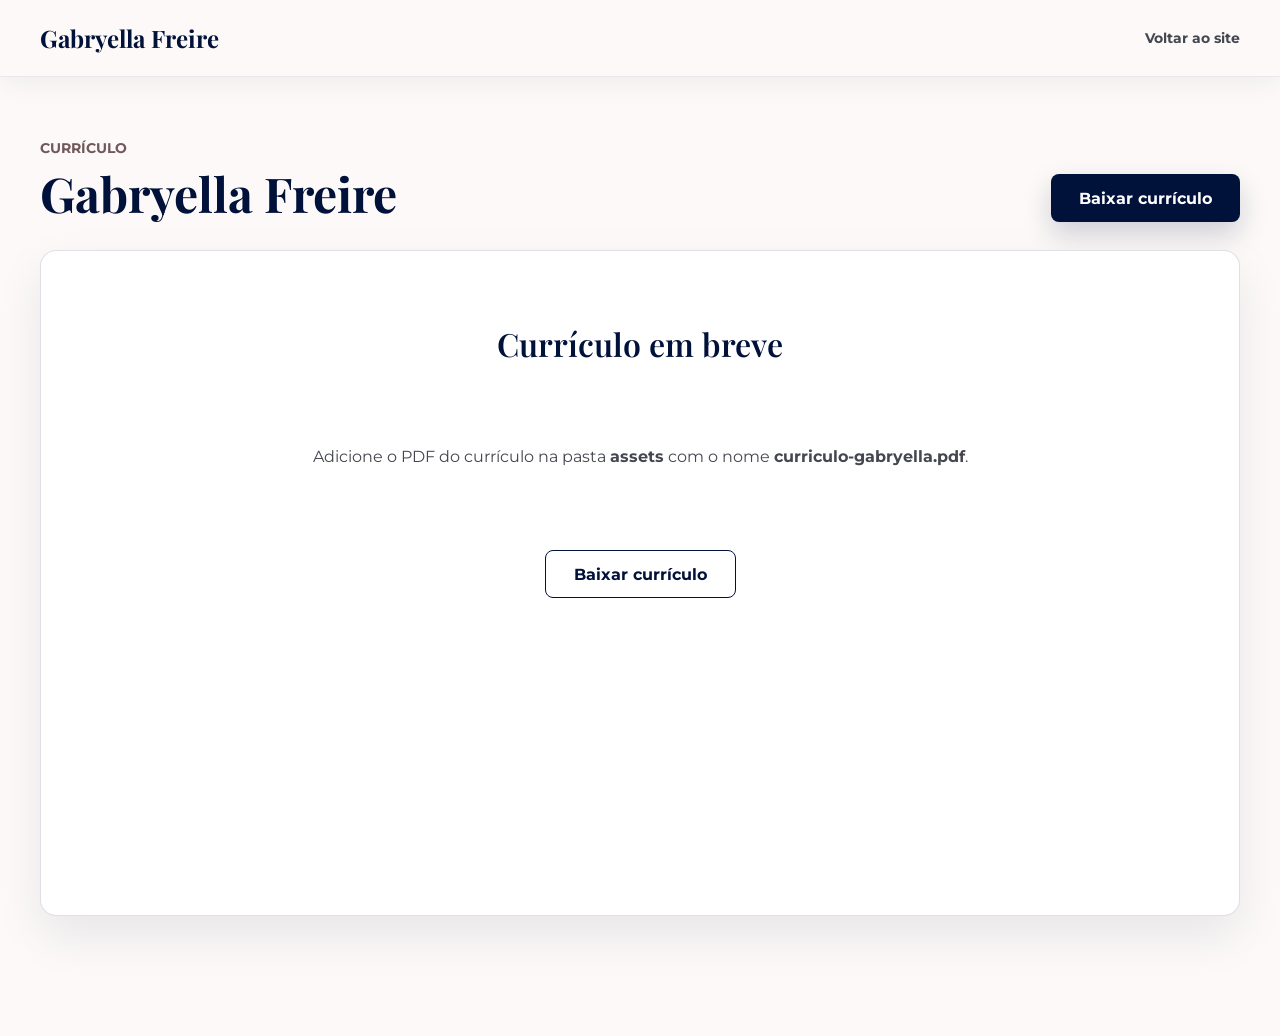
==== curriculo.html @ 9328e7cc "Add files via upload" ====
<!DOCTYPE html>
<html lang="pt-BR">
<head>
  <meta charset="UTF-8">
  <meta name="viewport" content="width=device-width, initial-scale=1.0">
  <meta name="description" content="Currículo de Gabryella Freire em PDF.">
  <title>Currículo | Gabryella Freire</title>

  <link rel="preconnect" href="https://fonts.googleapis.com">
  <link rel="preconnect" href="https://fonts.gstatic.com" crossorigin>
  <link href="https://fonts.googleapis.com/css2?family=Montserrat:wght@400;500;600;700&family=Playfair+Display:wght@600;700&display=swap" rel="stylesheet">
  <link href="https://fonts.googleapis.com/css2?family=Material+Symbols+Outlined:wght,FILL@100..700,0..1&display=swap" rel="stylesheet">
  <link rel="stylesheet" href="style.css">
</head>
<body class="resume-page">
  <a class="skip-link" href="#curriculo">Pular para o currículo</a>

  <header class="site-header" id="topo">
    <nav class="nav container" aria-label="Navegação principal">
      <a class="brand" href="index.html">Gabryella Freire</a>

      <div class="resume-nav">
        <a href="index.html#home">Voltar ao site</a>
      </div>
    </nav>
  </header>

  <main id="curriculo" class="resume-main">
    <section class="section">
      <div class="container resume-shell">
        <div class="resume-header">
          <div>
            <p class="eyebrow">Currículo</p>
            <h1>Gabryella Freire</h1>
          </div>

          <a class="button button-primary" href="assets/curriculo-gabryella.pdf" download>Baixar currículo</a>
        </div>

        <div class="resume-viewer" data-pdf-viewer data-pdf-src="assets/curriculo-gabryella.pdf">
          <div class="resume-fallback">
            <h2>Currículo em breve</h2>
            <p>Adicione o PDF do currículo na pasta <strong>assets</strong> com o nome <strong>curriculo-gabryella.pdf</strong>.</p>
            <a class="button button-secondary" href="assets/curriculo-gabryella.pdf" download>Baixar currículo</a>
          </div>
        </div>
      </div>
    </section>
  </main>

  <script src="script.js"></script>
</body>
</html>
---- style.css ----
:root {
  --surface: #fcf9f8;
  --surface-low: #f6f3f2;
  --surface-high: #e5e2e1;
  --white: #ffffff;
  --ink: #1c1b1b;
  --muted: #444650;
  --line: #c5c6d2;
  --primary: #00113a;
  --primary-bright: #002366;
  --primary-soft: #dbe1ff;
  --primary-soft-strong: #b3c5ff;
  --pink: #f8d8db;
  --pink-strong: #70585b;
  --decor-accent: #2790b0;
  --shadow: 0 20px 50px rgba(0, 17, 58, 0.08);
  --shadow-hover: 0 26px 60px rgba(0, 17, 58, 0.14);
  --radius: 8px;
  --radius-lg: 16px;
  --container: 1200px;
  --section-gap: 120px;
}

* {
  box-sizing: border-box;
}

html {
  scroll-behavior: smooth;
}

body {
  margin: 0;
  background: var(--surface);
  color: var(--ink);
  font-family: "Montserrat", Arial, sans-serif;
  font-size: 16px;
  line-height: 1.6;
}

body.menu-open {
  overflow: hidden;
}

img {
  display: block;
  max-width: 100%;
}

a {
  color: inherit;
  text-decoration: none;
}

button {
  font: inherit;
}

h1,
h2,
h3 {
  margin: 0;
  color: var(--primary);
  font-family: "Playfair Display", Georgia, serif;
  letter-spacing: 0;
  line-height: 1.2;
}

h1 {
  font-size: 4rem;
  font-weight: 700;
}

h2 {
  font-size: 2rem;
  font-weight: 600;
}

h3 {
  font-size: 1.5rem;
  font-weight: 600;
}

p {
  margin: 0;
}

ul {
  margin: 0;
  padding: 0;
  list-style: none;
}

.material-symbols-outlined {
  font-variation-settings: "FILL" 0, "wght" 300, "GRAD" 0, "opsz" 24;
  vertical-align: middle;
}

.skip-link {
  position: fixed;
  top: 12px;
  left: 12px;
  z-index: 100;
  padding: 10px 14px;
  border-radius: var(--radius);
  background: var(--primary);
  color: var(--white);
  transform: translateY(-150%);
  transition: transform 180ms ease;
}

.skip-link:focus {
  transform: translateY(0);
}

.container {
  width: min(100% - 48px, var(--container));
  margin-inline: auto;
}

.section {
  padding: var(--section-gap) 0;
  scroll-margin-top: 92px;
}

.site-header {
  position: fixed;
  inset: 0 0 auto;
  z-index: 50;
  border-bottom: 1px solid rgba(197, 198, 210, 0.35);
  background: rgba(252, 249, 248, 0.88);
  box-shadow: 0 8px 24px rgba(0, 17, 58, 0.05);
  backdrop-filter: blur(16px);
}

.nav {
  display: flex;
  min-height: 76px;
  align-items: center;
  justify-content: space-between;
  gap: 24px;
}

.brand {
  color: var(--primary);
  font-family: "Playfair Display", Georgia, serif;
  font-size: 1.5rem;
  font-weight: 700;
  line-height: 1.2;
}

.nav-list {
  display: flex;
  align-items: center;
  gap: 30px;
}

.nav-list a,
.footer-links a {
  color: var(--muted);
  font-size: 0.9rem;
  font-weight: 700;
  transition: color 180ms ease;
}

.nav-list a:hover,
.nav-list a:focus-visible,
.footer-links a:hover,
.footer-links a:focus-visible {
  color: var(--primary);
}

.menu-toggle {
  display: none;
  width: 44px;
  height: 44px;
  place-items: center;
  border: 1px solid rgba(0, 17, 58, 0.28);
  border-radius: var(--radius);
  background: var(--primary-soft);
  color: var(--primary);
  cursor: pointer;
}

.menu-toggle .material-symbols-outlined {
  font-size: 1.75rem;
  line-height: 1;
}

.hero {
  position: relative;
  display: flex;
  min-height: 92vh;
  align-items: center;
  overflow: hidden;
  padding-top: 136px;
}

.hero-grid {
  display: grid;
  grid-template-columns: minmax(0, 1fr) minmax(320px, 0.78fr);
  gap: 72px;
  align-items: center;
}

.hero-content {
  max-width: 660px;
}

.eyebrow,
.section-kicker {
  color: var(--pink-strong);
  font-size: 0.88rem;
  font-weight: 700;
  line-height: 1.2;
  text-transform: uppercase;
}

.section-kicker {
  display: flex;
  align-items: center;
  gap: 16px;
  margin-bottom: 16px;
}

.section-kicker::before {
  content: "";
  width: 48px;
  height: 1px;
  background: var(--primary);
}

.hero h1 {
  margin-top: 8px;
}

.hero h2 {
  max-width: 620px;
  margin-top: 8px;
  color: var(--muted);
}

.hero-quote {
  max-width: 560px;
  margin-top: 28px;
  padding: 10px 0 10px 24px;
  border-left: 4px solid var(--primary-soft-strong);
  color: var(--muted);
  font-size: 1.08rem;
  font-style: italic;
}

.hero-actions {
  display: flex;
  flex-wrap: wrap;
  gap: 16px;
  margin-top: 34px;
}

.button {
  display: inline-flex;
  min-height: 48px;
  align-items: center;
  justify-content: center;
  border-radius: var(--radius);
  padding: 13px 28px;
  font-weight: 700;
  line-height: 1.2;
  transition: background 180ms ease, box-shadow 180ms ease, color 180ms ease, transform 180ms ease;
}

.button:hover,
.button:focus-visible {
  transform: translateY(-2px);
}

.button-primary {
  background: var(--primary);
  color: var(--white);
  box-shadow: 0 12px 28px rgba(0, 17, 58, 0.18);
}

.button-primary:hover,
.button-primary:focus-visible {
  background: var(--primary-bright);
  box-shadow: 0 16px 36px rgba(0, 17, 58, 0.24);
}

.button-secondary {
  border: 1px solid var(--primary);
  color: var(--primary);
}

.button-secondary:hover,
.button-secondary:focus-visible {
  background: rgba(248, 216, 219, 0.35);
}

.portrait-wrap {
  justify-self: end;
}

.portrait-frame {
  position: relative;
  width: min(384px, 78vw);
  aspect-ratio: 0.76;
  border-radius: var(--radius-lg);
}

.portrait-frame::before,
.portrait-frame::after {
  content: "";
  position: absolute;
  inset: -16px;
  border-radius: var(--radius-lg);
  pointer-events: none;
  transition: transform 300ms ease;
}

.portrait-frame::before {
  border: 1px solid var(--pink);
  transform: rotate(3deg);
}

.portrait-frame::after {
  border: 1px solid rgba(0, 35, 102, 0.18);
  transform: rotate(-3deg);
}

.portrait-frame:hover::before {
  transform: rotate(6deg);
}

.portrait-frame:hover::after {
  transform: rotate(-1deg);
}

.portrait-frame img {
  position: relative;
  z-index: 1;
  width: 100%;
  height: 100%;
  border-radius: var(--radius);
  box-shadow: 0 28px 70px rgba(0, 17, 58, 0.2);
  filter: grayscale(20%);
  object-fit: cover;
  transition: filter 300ms ease;
}

.portrait-frame:hover img {
  filter: grayscale(0);
}

.decor {
  position: absolute;
  z-index: 0;
  color: var(--decor-accent);
  font-size: 7.5rem;
  opacity: 0.13;
  pointer-events: none;
  user-select: none;
}

.decor-leaf {
  top: 116px;
  left: 5vw;
}

.decor-paw {
  right: 5vw;
  bottom: 76px;
}

.about {
  position: relative;
  overflow: hidden;
  background: var(--surface-low);
}

.about .container,
.highlights .container {
  position: relative;
  z-index: 1;
}

.decor-about-paw {
  right: 7vw;
  bottom: 42px;
  font-size: 5.8rem;
  opacity: 0.095;
}

.highlights {
  position: relative;
  overflow: hidden;
}

.decor-highlights-leaf {
  top: 72px;
  left: 4vw;
  font-size: 5.4rem;
  opacity: 0.085;
}

.decor-highlights-paw {
  right: 4vw;
  bottom: 92px;
  font-size: 6rem;
  opacity: 0.075;
}

.split {
  display: grid;
  grid-template-columns: 0.45fr 1fr;
  gap: 80px;
  align-items: start;
}

.about-copy {
  color: var(--muted);
  font-size: 1.08rem;
}

.about-copy p + p {
  margin-top: 22px;
}

.about-copy strong {
  color: var(--primary);
}

.pillars {
  display: grid;
  grid-template-columns: repeat(4, minmax(0, 1fr));
  gap: 22px;
  margin-top: 40px;
  padding-top: 32px;
  border-top: 1px solid rgba(197, 198, 210, 0.6);
}

.pillars li {
  display: grid;
  justify-items: center;
  gap: 8px;
  color: var(--muted);
  font-size: 0.8rem;
  font-weight: 600;
  text-align: center;
}

.pillars .material-symbols-outlined {
  color: var(--primary);
  font-size: 2rem;
}

.center-heading {
  max-width: 760px;
  margin: 0 auto 56px;
  text-align: center;
}

.center-heading p {
  margin-top: 16px;
  color: var(--muted);
}

.bento-grid {
  display: grid;
  grid-template-columns: repeat(12, minmax(0, 1fr));
  gap: 24px;
}

.card {
  position: relative;
  min-height: 100%;
  overflow: hidden;
  border: 1px solid rgba(197, 198, 210, 0.4);
  border-radius: var(--radius);
  background: var(--white);
  box-shadow: 0 10px 28px rgba(0, 17, 58, 0.04);
  padding: 32px;
  transition: box-shadow 220ms ease, transform 220ms ease;
}

.card:hover {
  box-shadow: var(--shadow-hover);
  transform: translateY(-4px);
}

.card-wide {
  grid-column: span 7;
}

.card-primary {
  grid-column: span 5;
  border-color: var(--primary);
  background: var(--primary);
  color: var(--primary-soft);
}

.card-pink {
  grid-column: span 5;
  border-color: rgba(112, 88, 91, 0.14);
  background: var(--pink);
  color: var(--pink-strong);
}

.card-title {
  position: relative;
  z-index: 1;
  display: flex;
  align-items: center;
  gap: 12px;
  margin-bottom: 26px;
}

.card-title .material-symbols-outlined {
  color: var(--primary);
}

.card-primary .card-title .material-symbols-outlined,
.card-primary h3 {
  color: var(--white);
}

.card-pink h3,
.card-pink .card-title .material-symbols-outlined {
  color: var(--pink-strong);
}

.card-watermark {
  position: absolute;
  right: 20px;
  bottom: 8px;
  color: rgba(0, 17, 58, 0.045);
  font-size: 6rem;
}

.card:nth-child(4) .card-watermark {
  top: -34px;
  right: -18px;
  bottom: auto;
  font-size: 12rem;
  transform: rotate(12deg);
}

.timeline-list,
.experience-list {
  position: relative;
  z-index: 1;
  display: grid;
  gap: 22px;
}

.timeline-item {
  display: flex;
  align-items: flex-start;
  justify-content: space-between;
  gap: 18px;
}

.timeline-item h4,
.experience-list h4 {
  margin: 0;
  color: var(--ink);
  font-size: 1rem;
}

.timeline-item p,
.experience-list p {
  margin-top: 4px;
  color: var(--muted);
  font-size: 0.86rem;
}

.status {
  flex: 0 0 auto;
  border-radius: 999px;
  background: var(--primary-soft);
  color: var(--primary);
  padding: 6px 12px;
  font-size: 0.75rem;
  font-weight: 700;
}

.check-list {
  display: grid;
  gap: 16px;
}

.check-list li {
  display: flex;
  align-items: center;
  gap: 12px;
}

.check-list li::before {
  content: "check_circle";
  color: var(--primary-soft);
  font-family: "Material Symbols Outlined";
  font-size: 1.15rem;
  line-height: 1;
}

.experience-list > div {
  border-radius: var(--radius);
  background: rgba(255, 255, 255, 0.42);
  padding: 16px;
}

.experience-list h4,
.experience-list p {
  color: var(--pink-strong);
}

.course-list {
  position: relative;
  z-index: 1;
  display: grid;
  grid-template-columns: repeat(2, minmax(0, 1fr));
  column-gap: 32px;
  row-gap: 10px;
}

.course-list li {
  display: flex;
  align-items: center;
  gap: 10px;
  border-bottom: 1px solid rgba(197, 198, 210, 0.35);
  padding: 4px 0 8px;
}

.course-list li::before {
  content: "";
  width: 7px;
  height: 7px;
  flex: 0 0 auto;
  border-radius: 50%;
  background: var(--pink-strong);
}

.contact {
  background: rgba(229, 226, 225, 0.3);
}

.contact-panel {
  display: grid;
  grid-template-columns: 1fr 1fr;
  overflow: hidden;
  border-radius: var(--radius-lg);
  background: var(--white);
  box-shadow: var(--shadow);
}

.contact-info {
  display: flex;
  min-height: 560px;
  flex-direction: column;
  justify-content: space-between;
  background: var(--primary);
  color: var(--white);
  padding: 48px;
}

.contact-info h2 {
  color: var(--white);
}

.contact-info > div > p {
  max-width: 500px;
  margin-top: 20px;
  color: var(--primary-soft-strong);
  font-size: 1.05rem;
}

.contact-list {
  display: grid;
  gap: 26px;
  margin-top: 46px;
  font-style: normal;
}

.contact-list a {
  display: flex;
  align-items: center;
  gap: 18px;
}

.contact-list a > .material-symbols-outlined {
  display: grid;
  width: 48px;
  height: 48px;
  flex: 0 0 auto;
  place-items: center;
  border-radius: 50%;
  background: rgba(255, 255, 255, 0.11);
  transition: background 180ms ease;
}

.contact-list a:hover > .material-symbols-outlined,
.contact-list a:focus-visible > .material-symbols-outlined {
  background: rgba(255, 255, 255, 0.2);
}

.contact-list small {
  display: block;
  color: var(--primary-soft-strong);
  font-size: 0.75rem;
  font-weight: 600;
}

.contact-list span:last-child {
  font-weight: 700;
  overflow-wrap: anywhere;
}

.location {
  display: flex;
  align-items: center;
  gap: 8px;
  color: var(--primary-soft-strong);
  font-size: 0.86rem;
}

.contact-cta {
  position: relative;
  display: grid;
  min-height: 560px;
  place-items: center;
  padding: 48px;
}

.contact-pattern {
  position: absolute;
  inset: 0;
  display: grid;
  grid-template-columns: repeat(3, 1fr);
  align-items: center;
  justify-items: center;
  padding: 48px;
  color: var(--decor-accent);
  opacity: 0.055;
  pointer-events: none;
}

.contact-pattern .material-symbols-outlined {
  font-size: 4rem;
}

.contact-cta-content {
  position: relative;
  z-index: 1;
  max-width: 420px;
  text-align: center;
}

.contact-icon {
  display: grid;
  width: 96px;
  height: 96px;
  place-items: center;
  border-radius: 50%;
  margin: 0 auto 28px;
  background: var(--pink);
  box-shadow: inset 0 0 18px rgba(112, 88, 91, 0.08);
  color: var(--pink-strong);
  font-size: 3rem;
}

.contact-cta-content p {
  margin: 16px 0 30px;
  color: var(--muted);
}

.site-footer {
  border-top: 1px solid rgba(197, 198, 210, 0.45);
  background: var(--surface-low);
  padding: 40px 0;
}

.footer-content {
  display: flex;
  align-items: center;
  justify-content: space-between;
  gap: 24px;
}

.footer-content p {
  color: var(--muted);
  text-align: center;
}

.footer-links {
  display: flex;
  gap: 20px;
}

.toast {
  position: fixed;
  right: 24px;
  bottom: 24px;
  z-index: 80;
  max-width: calc(100vw - 48px);
  border: 1px solid rgba(197, 198, 210, 0.45);
  border-radius: var(--radius);
  background: var(--primary);
  box-shadow: var(--shadow);
  color: var(--white);
  font-weight: 700;
  opacity: 0;
  padding: 12px 16px;
  pointer-events: none;
  transform: translateY(10px);
  transition: opacity 180ms ease, transform 180ms ease;
}

.toast.is-visible {
  opacity: 1;
  transform: translateY(0);
}

.resume-nav a {
  color: var(--muted);
  font-size: 0.9rem;
  font-weight: 700;
  transition: color 180ms ease;
}

.resume-nav a:hover,
.resume-nav a:focus-visible {
  color: var(--primary);
}

.resume-main {
  padding-top: 76px;
}

.resume-page .section {
  padding-top: 64px;
}

.resume-shell {
  display: grid;
  gap: 28px;
}

.resume-header {
  display: flex;
  align-items: flex-end;
  justify-content: space-between;
  gap: 24px;
}

.resume-header h1 {
  margin-top: 8px;
  font-size: 3rem;
}

.resume-viewer {
  width: 100%;
  min-height: 74vh;
  border: 1px solid rgba(197, 198, 210, 0.55);
  border-radius: var(--radius-lg);
  background: var(--white);
  box-shadow: var(--shadow);
}

.resume-pdf {
  display: block;
  width: 100%;
  min-height: 74vh;
  border: 0;
  border-radius: var(--radius-lg);
}

.resume-fallback {
  display: grid;
  min-height: 420px;
  place-items: center;
  gap: 14px;
  padding: 40px;
  text-align: center;
}

.resume-fallback .material-symbols-outlined {
  color: var(--primary);
  font-size: 3rem;
}

.resume-fallback p {
  color: var(--muted);
}

.curriculo-view {
  min-height: 100vh;
  padding: 64px 0;
  background: var(--surface);
}

body.is-curriculo-open .site-header,
body.is-curriculo-open main,
body.is-curriculo-open .site-footer {
  display: none;
}

body.is-curriculo-open .curriculo-view {
  display: block;
}

.curriculo-view-shell {
  display: grid;
  gap: 28px;
}

.curriculo-view-header {
  display: flex;
  align-items: center;
  justify-content: space-between;
  gap: 24px;
}

.curriculo-view-header h1 {
  font-size: 3rem;
}

.curriculo-preview {
  overflow: hidden;
  border: 1px solid rgba(197, 198, 210, 0.55);
  border-radius: var(--radius-lg);
  background: var(--white);
  box-shadow: var(--shadow);
}

.curriculo-preview img {
  width: 100%;
  height: auto;
}

.curriculo-preview img[hidden],
.curriculo-placeholder[hidden] {
  display: none;
}

.curriculo-placeholder {
  display: grid;
  min-height: 520px;
  place-items: center;
  gap: 14px;
  padding: 40px;
  text-align: center;
}

.curriculo-placeholder p {
  color: var(--muted);
}

@media (max-width: 980px) {
  :root {
    --section-gap: 82px;
  }

  body.menu-open::before {
    content: "";
    position: fixed;
    inset: 0;
    z-index: 45;
    background: rgba(0, 17, 58, 0.36);
    backdrop-filter: blur(10px);
  }

  .menu-toggle {
    display: grid;
    position: relative;
    z-index: 63;
  }

  .nav-list {
    position: fixed;
    inset: 0 0 0 auto;
    display: grid;
    width: min(82vw, 360px);
    min-height: 100vh;
    align-content: start;
    gap: 8px;
    z-index: 62;
    border-left: 1px solid rgba(255, 255, 255, 0.18);
    background: rgba(0, 17, 58, 0.9);
    box-shadow: -24px 0 70px rgba(0, 17, 58, 0.28);
    opacity: 0;
    pointer-events: none;
    padding: 104px 24px 32px;
    transform: translateX(100%);
    transition: opacity 220ms ease, transform 220ms ease;
  }

  .nav-list.is-open {
    opacity: 1;
    pointer-events: auto;
    transform: translateX(0);
  }

  .nav-list a {
    display: flex;
    min-height: 52px;
    align-items: center;
    border-bottom: 1px solid rgba(255, 255, 255, 0.12);
    color: var(--white);
    padding: 12px 2px;
  }

  .nav-list a:hover,
  .nav-list a:focus-visible {
    color: var(--primary-soft-strong);
  }

  .hero {
    min-height: auto;
    padding-top: 112px;
  }

  .hero-grid,
  .split,
  .contact-panel {
    grid-template-columns: 1fr;
  }

  .hero-grid {
    gap: 48px;
  }

  .hero-content {
    order: 2;
  }

  .portrait-wrap {
    order: 1;
    justify-self: center;
  }

  .split {
    gap: 36px;
  }

  .card-wide,
  .card-primary,
  .card-pink {
    grid-column: span 12;
  }

  .contact-info,
  .contact-cta {
    min-height: auto;
  }

  .footer-content {
    flex-direction: column;
  }

  .resume-header {
    align-items: flex-start;
    flex-direction: column;
  }

  .curriculo-view-header {
    align-items: flex-start;
    flex-direction: column;
  }
}

@media (max-width: 640px) {
  :root {
    --section-gap: 64px;
  }

  .container {
    width: min(100% - 32px, var(--container));
  }

  h1 {
    font-size: 2.35rem;
  }

  h2 {
    font-size: 1.65rem;
  }

  .brand {
    font-size: 1.28rem;
  }

  .hero-actions,
  .button {
    width: 100%;
  }

  .portrait-frame {
    width: min(312px, 82vw);
  }

  .decor {
    font-size: 5rem;
  }

  .pillars {
    grid-template-columns: repeat(2, minmax(0, 1fr));
  }

  .bento-grid {
    grid-template-columns: 1fr;
  }

  .card,
  .contact-info,
  .contact-cta {
    padding: 24px;
  }

  .card-wide,
  .card-primary,
  .card-pink {
    grid-column: auto;
  }

  .timeline-item {
    display: grid;
  }

  .status {
    width: fit-content;
  }

  .course-list {
    grid-template-columns: 1fr;
  }

  .contact-list a {
    align-items: flex-start;
  }

  .footer-links {
    flex-wrap: wrap;
    justify-content: center;
  }

  .toast {
    right: 16px;
    bottom: 16px;
    max-width: calc(100vw - 32px);
  }

  .resume-header h1 {
    font-size: 2.35rem;
  }

  .resume-viewer {
    min-height: 68vh;
  }

  .resume-pdf {
    min-height: 68vh;
  }

  .curriculo-view {
    padding: 32px 0;
  }

  .curriculo-view-header h1 {
    font-size: 2.35rem;
  }

  .curriculo-placeholder {
    min-height: 420px;
    padding: 24px;
  }
}
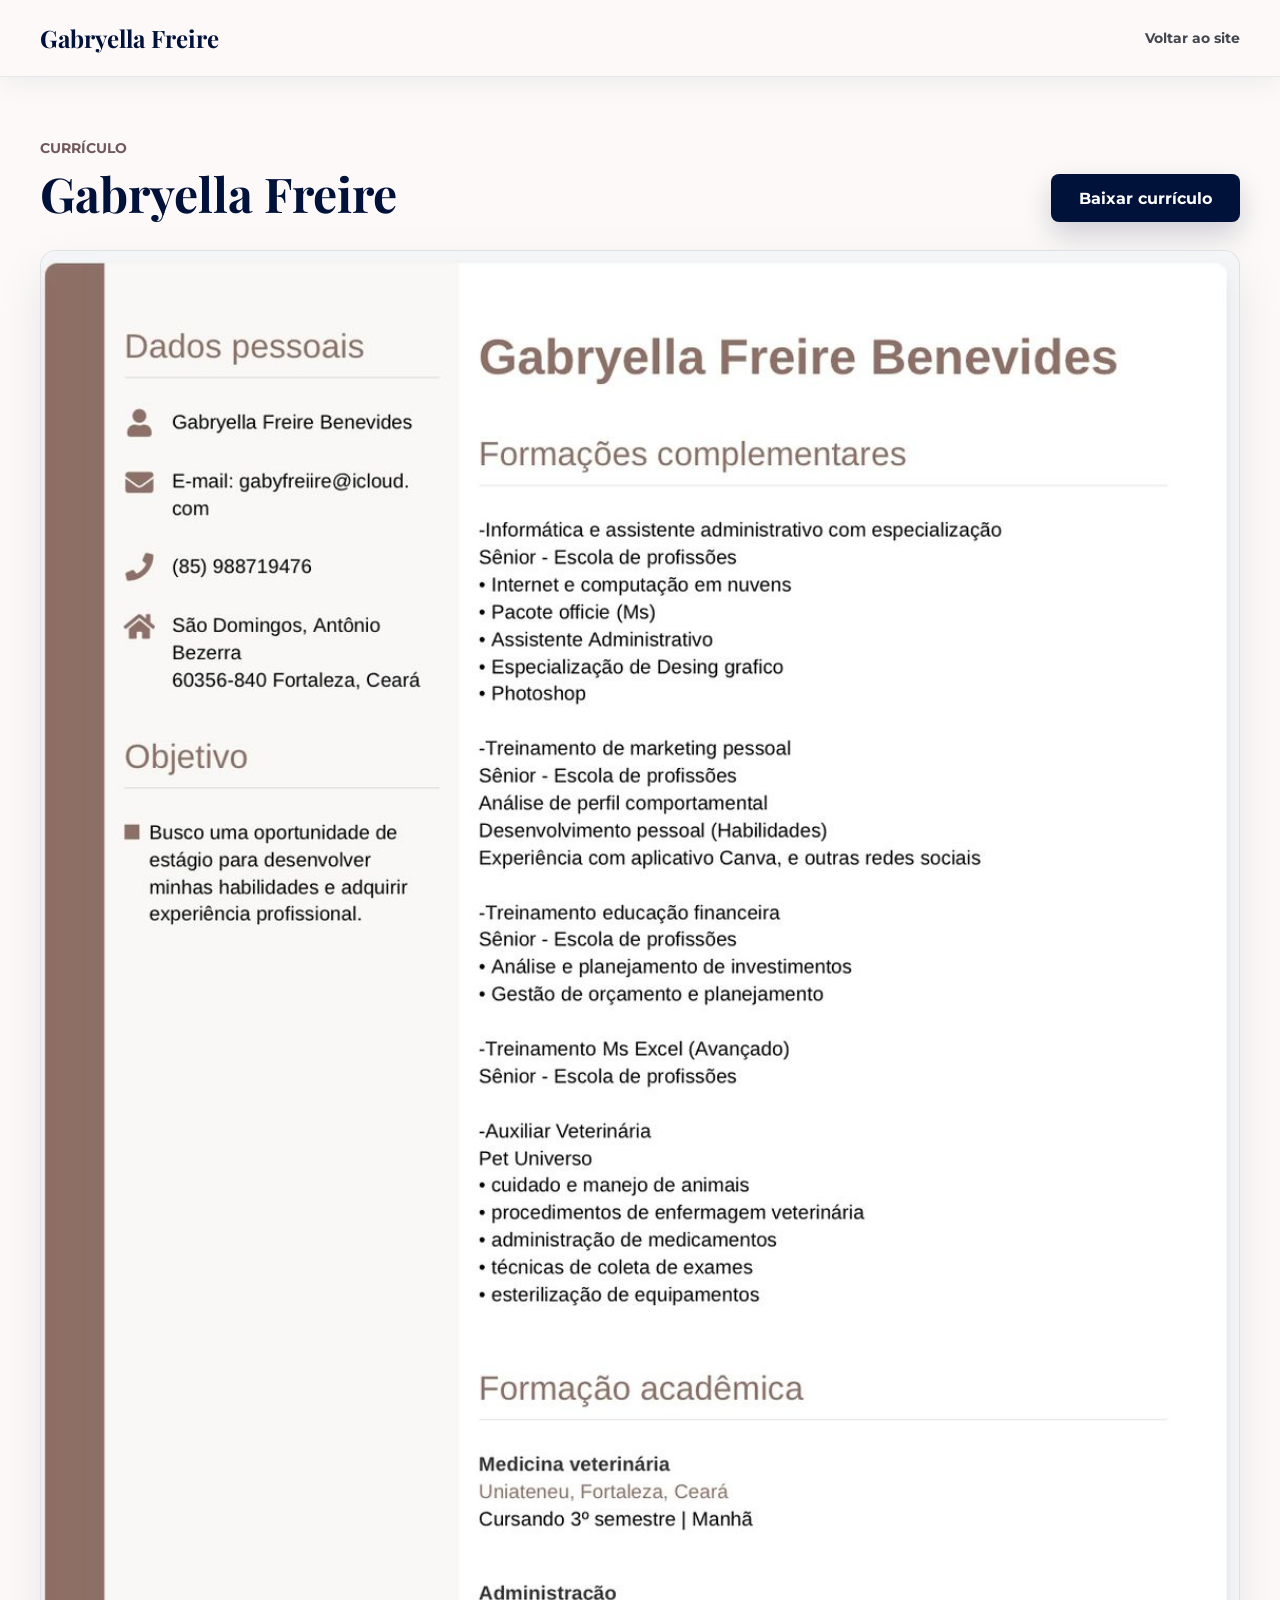
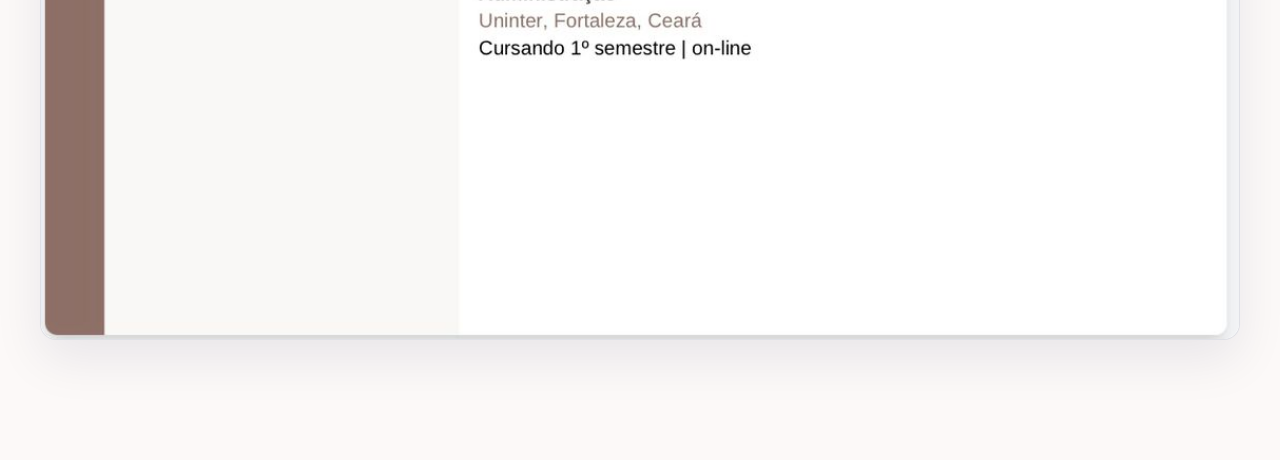
==== commit 0388e703: "fix: usar imagem existente do curriculo" ====
--- a/curriculo.html
+++ b/curriculo.html
@@ -5,6 +5,7 @@
   <meta name="viewport" content="width=device-width, initial-scale=1.0">
   <meta name="description" content="Currículo de Gabryella Freire em PDF.">
   <title>Currículo | Gabryella Freire</title>
+  <link rel="icon" href="favicon.png" type="image/png">
 
   <link rel="preconnect" href="https://fonts.googleapis.com">
   <link rel="preconnect" href="https://fonts.gstatic.com" crossorigin>
@@ -34,15 +35,11 @@
             <h1>Gabryella Freire</h1>
           </div>
 
-          <a class="button button-primary" href="assets/curriculo-gabryella.pdf" download>Baixar currículo</a>
+          <a class="button button-primary" href="assets/curriculo-gabryella.png" download>Baixar currículo</a>
         </div>
 
-        <div class="resume-viewer" data-pdf-viewer data-pdf-src="assets/curriculo-gabryella.pdf">
-          <div class="resume-fallback">
-            <h2>Currículo em breve</h2>
-            <p>Adicione o PDF do currículo na pasta <strong>assets</strong> com o nome <strong>curriculo-gabryella.pdf</strong>.</p>
-            <a class="button button-secondary" href="assets/curriculo-gabryella.pdf" download>Baixar currículo</a>
-          </div>
+        <div class="resume-viewer">
+          <img class="resume-pdf" src="assets/curriculo-gabryella.png" alt="Currículo de Gabryella Freire">
         </div>
       </div>
     </section>
--- a/style.css
+++ b/style.css
@@ -13,6 +13,12 @@
   --pink: #f8d8db;
   --pink-strong: #70585b;
   --decor-accent: #2790b0;
+  --decor-blue: #1584a8;
+  --decor-blue-soft: #9fd6e5;
+  --decor-pink: #df6f97;
+  --decor-flower-mask: url("data:image/svg+xml,%3Csvg xmlns='http://www.w3.org/2000/svg' viewBox='0 0 140 140'%3E%3Cpath fill='%23000' d='M70 65C55 18 21 22 29 60C-7 58-3 103 36 98C39 134 82 136 89 100C126 111 146 70 108 59C118 23 84 19 70 65Z'/%3E%3Ccircle fill='%23000' cx='70' cy='72' r='13'/%3E%3C/svg%3E");
+  --decor-paw-mask: url("data:image/svg+xml,%3Csvg xmlns='http://www.w3.org/2000/svg' viewBox='0 0 120 120'%3E%3Cellipse fill='%23000' cx='35' cy='35' rx='12' ry='17' transform='rotate(-18 35 35)'/%3E%3Cellipse fill='%23000' cx='58' cy='26' rx='12' ry='18'/%3E%3Cellipse fill='%23000' cx='82' cy='35' rx='12' ry='17' transform='rotate(18 82 35)'/%3E%3Cellipse fill='%23000' cx='96' cy='59' rx='11' ry='15' transform='rotate(28 96 59)'/%3E%3Cpath fill='%23000' d='M31 78C33 58 48 49 61 54C74 49 91 59 92 79C93 96 78 101 64 95C51 102 29 98 31 78Z'/%3E%3C/svg%3E");
+  --decor-leaf-mask: url("data:image/svg+xml,%3Csvg xmlns='http://www.w3.org/2000/svg' viewBox='0 0 140 140'%3E%3Cpath fill='%23000' d='M71 116C42 98 25 70 31 31C57 39 72 59 68 91C77 57 96 35 124 23C128 65 105 98 71 116Z'/%3E%3Cpath fill='%23000' d='M66 112C68 79 77 54 103 31L110 36C84 59 75 83 72 116Z'/%3E%3C/svg%3E");
   --shadow: 0 20px 50px rgba(0, 17, 58, 0.08);
   --shadow-hover: 0 26px 60px rgba(0, 17, 58, 0.14);
   --radius: 8px;
@@ -149,6 +155,26 @@
   line-height: 1.2;
 }
 
+.nav .brand {
+  display: flex;
+  align-items: center;
+  gap: 10px;
+}
+
+.brand-logo-link {
+  display: inline-grid;
+  width: 42px;
+  height: 42px;
+  flex: 0 0 auto;
+  place-items: center;
+}
+
+.brand-logo {
+  width: 100%;
+  height: 100%;
+  object-fit: contain;
+}
+
 .nav-list {
   display: flex;
   align-items: center;
@@ -196,7 +222,28 @@
   padding-top: 136px;
 }
 
+.hero::before {
+  content: "";
+  position: absolute;
+  right: -48px;
+  top: 24%;
+  z-index: 0;
+  width: clamp(132px, 12vw, 210px);
+  aspect-ratio: 1;
+  border: 1px solid rgba(21, 132, 168, 0.13);
+  border-radius: 50%;
+  background:
+    radial-gradient(circle at 30% 28%, rgba(21, 132, 168, 0.16) 0 5px, transparent 6px),
+    radial-gradient(circle at 58% 38%, rgba(223, 111, 151, 0.16) 0 4px, transparent 5px),
+    radial-gradient(circle at 42% 66%, rgba(0, 35, 102, 0.1) 0 3px, transparent 4px);
+  opacity: 0.7;
+  pointer-events: none;
+  transform: rotate(-14deg);
+}
+
 .hero-grid {
+  position: relative;
+  z-index: 1;
   display: grid;
   grid-template-columns: minmax(0, 1fr) minmax(320px, 0.78fr);
   gap: 72px;
@@ -354,21 +401,77 @@
 .decor {
   position: absolute;
   z-index: 0;
-  color: var(--decor-accent);
-  font-size: 7.5rem;
-  opacity: 0.13;
+  width: clamp(108px, 11vw, 176px);
+  aspect-ratio: 1;
+  color: transparent;
+  font-size: 0;
+  opacity: 1;
   pointer-events: none;
   user-select: none;
+  filter: drop-shadow(0 18px 28px rgba(0, 17, 58, 0.05));
+}
+
+.decor::before,
+.decor::after {
+  content: "";
+  position: absolute;
+  pointer-events: none;
+}
+
+.decor::before {
+  inset: 0;
+  background: linear-gradient(135deg, var(--decor-blue-soft), var(--decor-blue));
+  mask: var(--decor-mask) center / contain no-repeat;
+  opacity: var(--decor-opacity, 0.18);
+  -webkit-mask: var(--decor-mask) center / contain no-repeat;
+}
+
+.decor::after {
+  width: 34%;
+  height: 34%;
+  border: 1px solid rgba(21, 132, 168, 0.22);
+  border-radius: 999px;
+  opacity: 0.28;
 }
 
 .decor-leaf {
   top: 116px;
   left: 5vw;
+  width: clamp(136px, 12vw, 200px);
+  --decor-mask: var(--decor-flower-mask);
+  --decor-opacity: 0.24;
+  transform: rotate(-18deg);
+}
+
+.decor-leaf::before {
+  background:
+    radial-gradient(circle at 48% 60%, rgba(112, 88, 91, 0.34) 0 12%, transparent 13%),
+    radial-gradient(circle at 42% 42%, rgba(248, 216, 219, 0.96), rgba(223, 111, 151, 0.76) 52%, rgba(112, 88, 91, 0.44));
+}
+
+.decor-leaf::after {
+  right: -8%;
+  top: 18%;
+  background:
+    radial-gradient(circle at 20% 20%, rgba(248, 216, 219, 0.68) 0 8%, transparent 9%),
+    radial-gradient(circle at 58% 34%, rgba(21, 132, 168, 0.35) 0 6%, transparent 7%),
+    radial-gradient(circle at 74% 68%, rgba(223, 111, 151, 0.44) 0 7%, transparent 8%);
+  border-color: transparent;
 }
 
 .decor-paw {
   right: 5vw;
   bottom: 76px;
+  width: clamp(112px, 10vw, 168px);
+  --decor-mask: var(--decor-paw-mask);
+  --decor-opacity: 0.19;
+  transform: rotate(-10deg);
+}
+
+.decor-paw::after {
+  left: -12%;
+  bottom: 8%;
+  border-color: rgba(0, 35, 102, 0.2);
 }
 
 .about {
@@ -386,8 +489,76 @@
 .decor-about-paw {
   right: 7vw;
   bottom: 42px;
-  font-size: 5.8rem;
-  opacity: 0.095;
+  width: clamp(104px, 9vw, 148px);
+  --decor-mask: var(--decor-paw-mask);
+  --decor-opacity: 0.16;
+  transform: rotate(10deg);
+}
+
+.decor-about-paw::after {
+  left: -10%;
+  bottom: 4%;
+}
+
+@keyframes aboutDecorFloat {
+  0%,
+  100% {
+    transform: translate3d(0, 0, 0) rotate(-8deg);
+  }
+
+  50% {
+    transform: translate3d(0, -8px, 0) rotate(-5deg);
+  }
+}
+
+@media (min-width: 981px) {
+  .about .section-heading {
+    position: relative;
+  }
+
+  .about .section-heading::before,
+  .about .section-heading::after {
+    content: "";
+    position: absolute;
+    pointer-events: none;
+  }
+
+  .about .section-heading::before {
+    left: clamp(8px, 2vw, 28px);
+    top: calc(100% + 42px);
+    width: clamp(178px, 18vw, 260px);
+    aspect-ratio: 1.18;
+    border: 1px solid rgba(21, 132, 168, 0.13);
+    border-radius: 48% 52% 45% 55%;
+    background:
+      radial-gradient(circle at 24% 28%, rgba(223, 111, 151, 0.16) 0 10px, transparent 11px),
+      radial-gradient(circle at 72% 22%, rgba(21, 132, 168, 0.12) 0 7px, transparent 8px),
+      radial-gradient(circle at 65% 72%, rgba(0, 35, 102, 0.08) 0 5px, transparent 6px);
+    opacity: 0.72;
+    transform: rotate(-8deg);
+    animation: aboutDecorFloat 9s ease-in-out infinite;
+  }
+
+  .about .section-heading::after {
+    left: clamp(82px, 8vw, 132px);
+    top: calc(100% + 86px);
+    width: clamp(78px, 7vw, 112px);
+    aspect-ratio: 1;
+    background:
+      radial-gradient(circle at 48% 60%, rgba(112, 88, 91, 0.2) 0 12%, transparent 13%),
+      radial-gradient(circle at 42% 42%, rgba(248, 216, 219, 0.78), rgba(223, 111, 151, 0.42) 56%, rgba(21, 132, 168, 0.18));
+    filter: drop-shadow(0 18px 28px rgba(0, 17, 58, 0.05));
+    mask: var(--decor-flower-mask) center / contain no-repeat;
+    opacity: 0.2;
+    transform: rotate(14deg);
+    -webkit-mask: var(--decor-flower-mask) center / contain no-repeat;
+  }
+}
+
+@media (prefers-reduced-motion: reduce) {
+  .about .section-heading::before {
+    animation: none;
+  }
 }
 
 .highlights {
@@ -395,18 +566,38 @@
   overflow: hidden;
 }
 
+.highlights::after {
+  content: "";
+  position: absolute;
+  left: -54px;
+  bottom: 16%;
+  width: clamp(96px, 10vw, 150px);
+  aspect-ratio: 1;
+  border-radius: 50%;
+  background:
+    radial-gradient(circle at 45% 18%, rgba(248, 216, 219, 0.42) 0 8px, transparent 9px),
+    radial-gradient(circle at 72% 46%, rgba(21, 132, 168, 0.14) 0 6px, transparent 7px),
+    radial-gradient(circle at 32% 70%, rgba(0, 35, 102, 0.09) 0 4px, transparent 5px);
+  opacity: 0.82;
+  pointer-events: none;
+}
+
 .decor-highlights-leaf {
   top: 72px;
   left: 4vw;
-  font-size: 5.4rem;
-  opacity: 0.085;
+  width: clamp(98px, 8vw, 138px);
+  --decor-mask: var(--decor-leaf-mask);
+  --decor-opacity: 0.16;
+  transform: rotate(18deg);
 }
 
 .decor-highlights-paw {
   right: 4vw;
   bottom: 92px;
-  font-size: 6rem;
-  opacity: 0.075;
+  width: clamp(112px, 9vw, 152px);
+  --decor-mask: var(--decor-paw-mask);
+  --decor-opacity: 0.15;
+  transform: rotate(-8deg);
 }
 
 .split {
@@ -532,8 +723,9 @@
   position: absolute;
   right: 20px;
   bottom: 8px;
-  color: rgba(0, 17, 58, 0.045);
+  color: rgba(21, 132, 168, 0.075);
   font-size: 6rem;
+  filter: drop-shadow(0 14px 24px rgba(0, 17, 58, 0.04));
 }
 
 .card:nth-child(4) .card-watermark {
@@ -541,6 +733,7 @@
   right: -18px;
   bottom: auto;
   font-size: 12rem;
+  color: rgba(0, 35, 102, 0.055);
   transform: rotate(12deg);
 }
 
@@ -617,7 +810,7 @@
   position: relative;
   z-index: 1;
   display: grid;
-  grid-template-columns: repeat(2, minmax(0, 1fr));
+  grid-template-columns: 1fr;
   column-gap: 32px;
   row-gap: 10px;
 }
@@ -738,13 +931,29 @@
   align-items: center;
   justify-items: center;
   padding: 48px;
-  color: var(--decor-accent);
-  opacity: 0.055;
   pointer-events: none;
 }
 
 .contact-pattern .material-symbols-outlined {
-  font-size: 4rem;
+  width: 72px;
+  aspect-ratio: 1;
+  color: transparent;
+  font-size: 0;
+  background: linear-gradient(135deg, var(--decor-blue-soft), var(--decor-blue));
+  mask: var(--decor-mask) center / contain no-repeat;
+  opacity: 0.085;
+  -webkit-mask: var(--decor-mask) center / contain no-repeat;
+}
+
+.contact-pattern .material-symbols-outlined:nth-child(odd) {
+  --decor-mask: var(--decor-leaf-mask);
+  opacity: 0.075;
+}
+
+.contact-pattern .material-symbols-outlined:nth-child(even) {
+  --decor-mask: var(--decor-paw-mask);
+  background: linear-gradient(135deg, rgba(248, 216, 219, 0.9), var(--decor-pink));
+  opacity: 0.105;
 }
 
 .contact-cta-content {
@@ -770,6 +979,13 @@
 .contact-cta-content p {
   margin: 16px 0 30px;
   color: var(--muted);
+}
+
+.contact-actions {
+  display: flex;
+  flex-direction: column;
+  align-items: center;
+  gap: 14px;
 }
 
 .site-footer {
